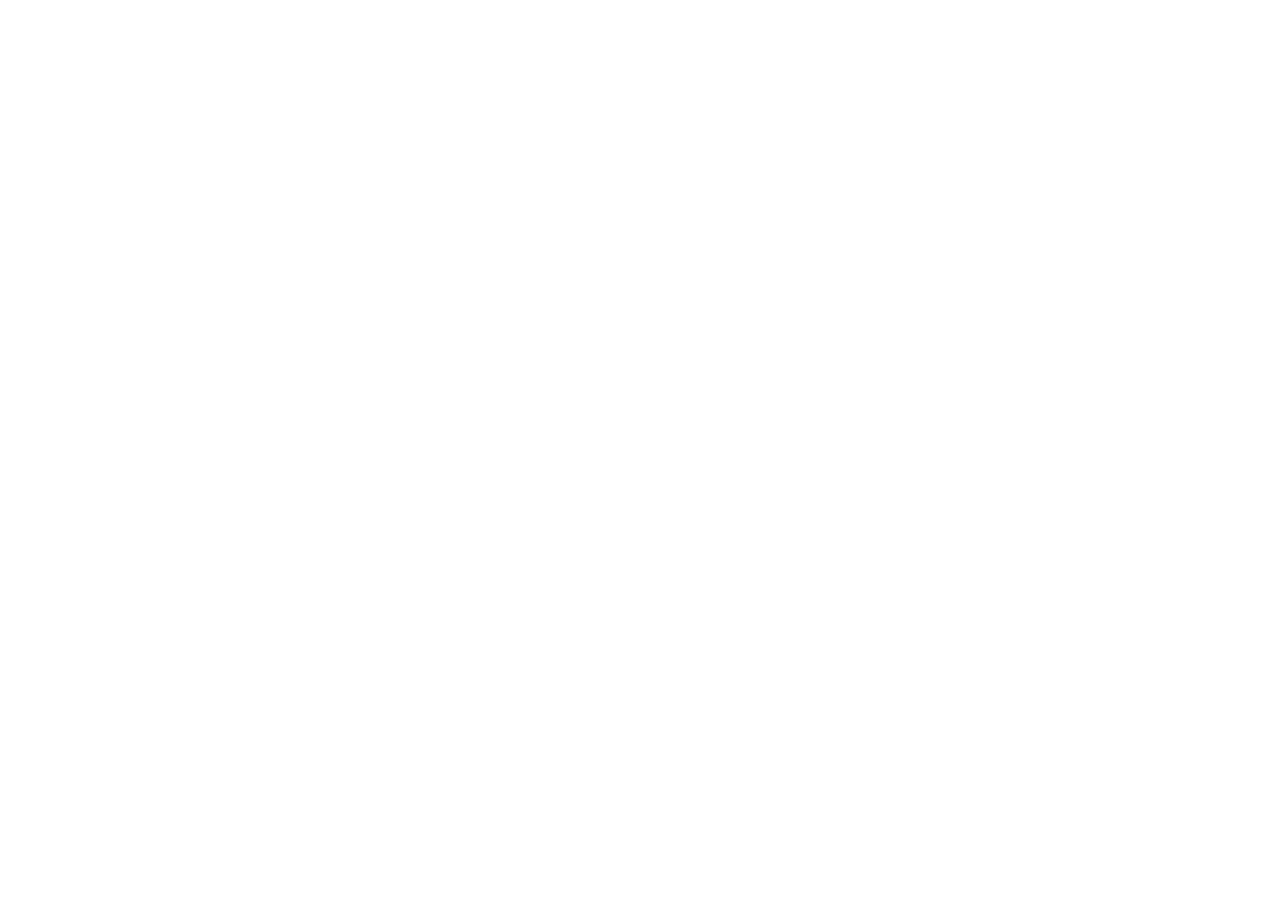
==== cards/index.html @ 216f6216 "process step is what I'm working on now" ====
<!DOCTYPE html>
<html>
    <head>
        <meta charset="utf-8">
        <meta name="viewpoint" content="width=device-width, inital-scale=1.0">
        <link rel="stylesheet" href="https://cdnjs.cloudflare.com/ajax/libs/font-awesome/6.1.1/css/all.min.css" integrity="sha512-KfkfwYDsLkIlwQp6LFnl8zNdLGxu9YAA1QvwINks4PhcElQSvqcyVLLD9aMhXd13uQjoXtEKNosOWaZqXgel0g==" crossorigin="anonymous" referrerpolicy="no-referrer" />
        <link rel="stylesheet" href="style.css"/>    
        <title>cards</title>
    </head>
    
    <body>

       <div class="container">
        <div class="panal active" style="background-image: url('img/10.jpg');">
            <h3>Robort</h3>
        </div>
        <div class="panal" style="background-image: url('img/5.jpg');">
            <h3>plains</h3>
        </div>
        <div class="panal" style="background-image: url('img/3.jpg');">
            <h3>things</h3>
        </div>
        <div class="panal" style="background-image: url('img/8.jpg');">
            <h3>bueatful</h3>
        </div>
        <div class="panal" style="background-image: url('img/12.jpg');">
            <h3>loving</h3>
        </div>
        <div class="panal" style="background-image: url('img/1.jpg');">
            <h3>enjoy</h3>
        </div>
       </div> 


        <script src="script.js"></script>
    </body>
</html>
---- cards/style.css ----
@import url('https://fonts.googleapis.com/css2?family=muli:wght@300;400;500&display=swap');

*{
    box-sizing: border-box;
}
body{
    font-family: 'muli', sans-serif;
    display: flex;
    margin:0;
    align-items: center;
 /*   flex-direction: column;*/
    justify-content: center;
    height: 100vh;
    overflow: hidden;
}

.container{
    display: flex;
    width: 90vw;
}

.panal{
    background-size: auto 100%;
    background-position: center;
    background-repeat: no-repeat;
    height: 80vh;
    border-radius: 50px;
    color: white;
    cursor: pointer;
    flex:0.5;
    margin: 10px;
    position: relative;
    transition: flex 0,7s ease-in;
}

.panal h3{
    font-size: 24px;
    position: absolute;
    bottom: 20px;
    left:20px;
    margin:0;
    opacity: 0;
}

.panal.active{
    flex:5;
}

.panal.active h3{
    opacity: 1;
    transition: opacity 0.3s ease-in 0.4s;
}

@media(max-width:480px){
    .container{
        width:100vw;
    }
    .panal:nth-of-type(4),
    .panal:nth-of-type(5){
        display: none;
    }
}
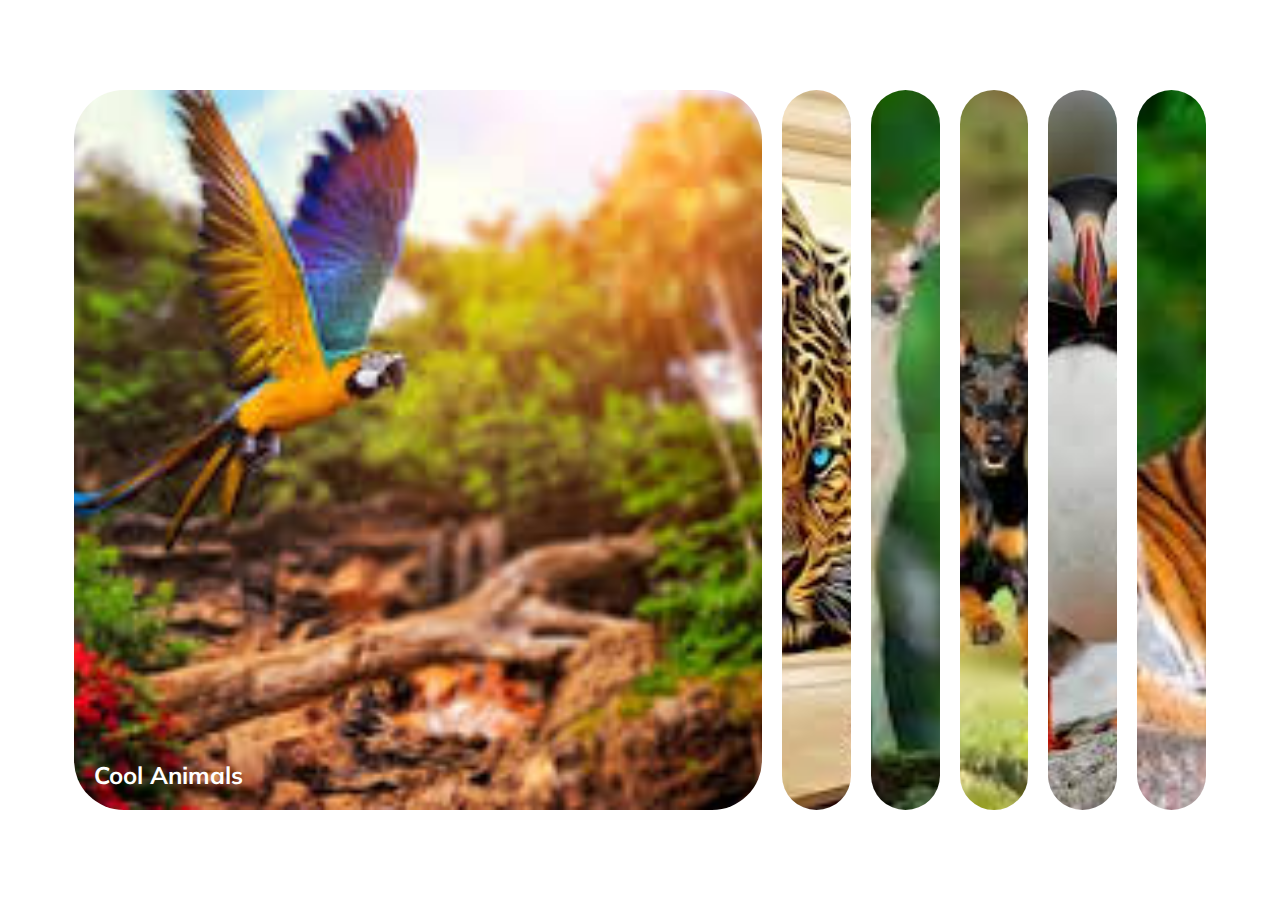
==== commit 85a1586d: "updates on project 4" ====
--- a/cards/index.html
+++ b/cards/index.html
@@ -11,22 +11,22 @@
     <body>
 
        <div class="container">
-        <div class="panal active" style="background-image: url('img/10.jpg');">
-            <h3>Robort</h3>
+        <div class="panal active" style="background-image: url('img.jpeg');">
+            <h3>Cool Animals</h3>
         </div>
-        <div class="panal" style="background-image: url('img/5.jpg');">
+        <div class="panal" style="background-image: url('images.jpeg');">
             <h3>plains</h3>
         </div>
-        <div class="panal" style="background-image: url('img/3.jpg');">
+        <div class="panal" style="background-image: url('animal.jpeg');">
             <h3>things</h3>
         </div>
-        <div class="panal" style="background-image: url('img/8.jpg');">
+        <div class="panal" style="background-image: url('imges.jpeg');">
             <h3>bueatful</h3>
         </div>
-        <div class="panal" style="background-image: url('img/12.jpg');">
+        <div class="panal" style="background-image: url('index.jpeg');">
             <h3>loving</h3>
         </div>
-        <div class="panal" style="background-image: url('img/1.jpg');">
+        <div class="panal" style="background-image: url('image.jpeg');">
             <h3>enjoy</h3>
         </div>
        </div> 
